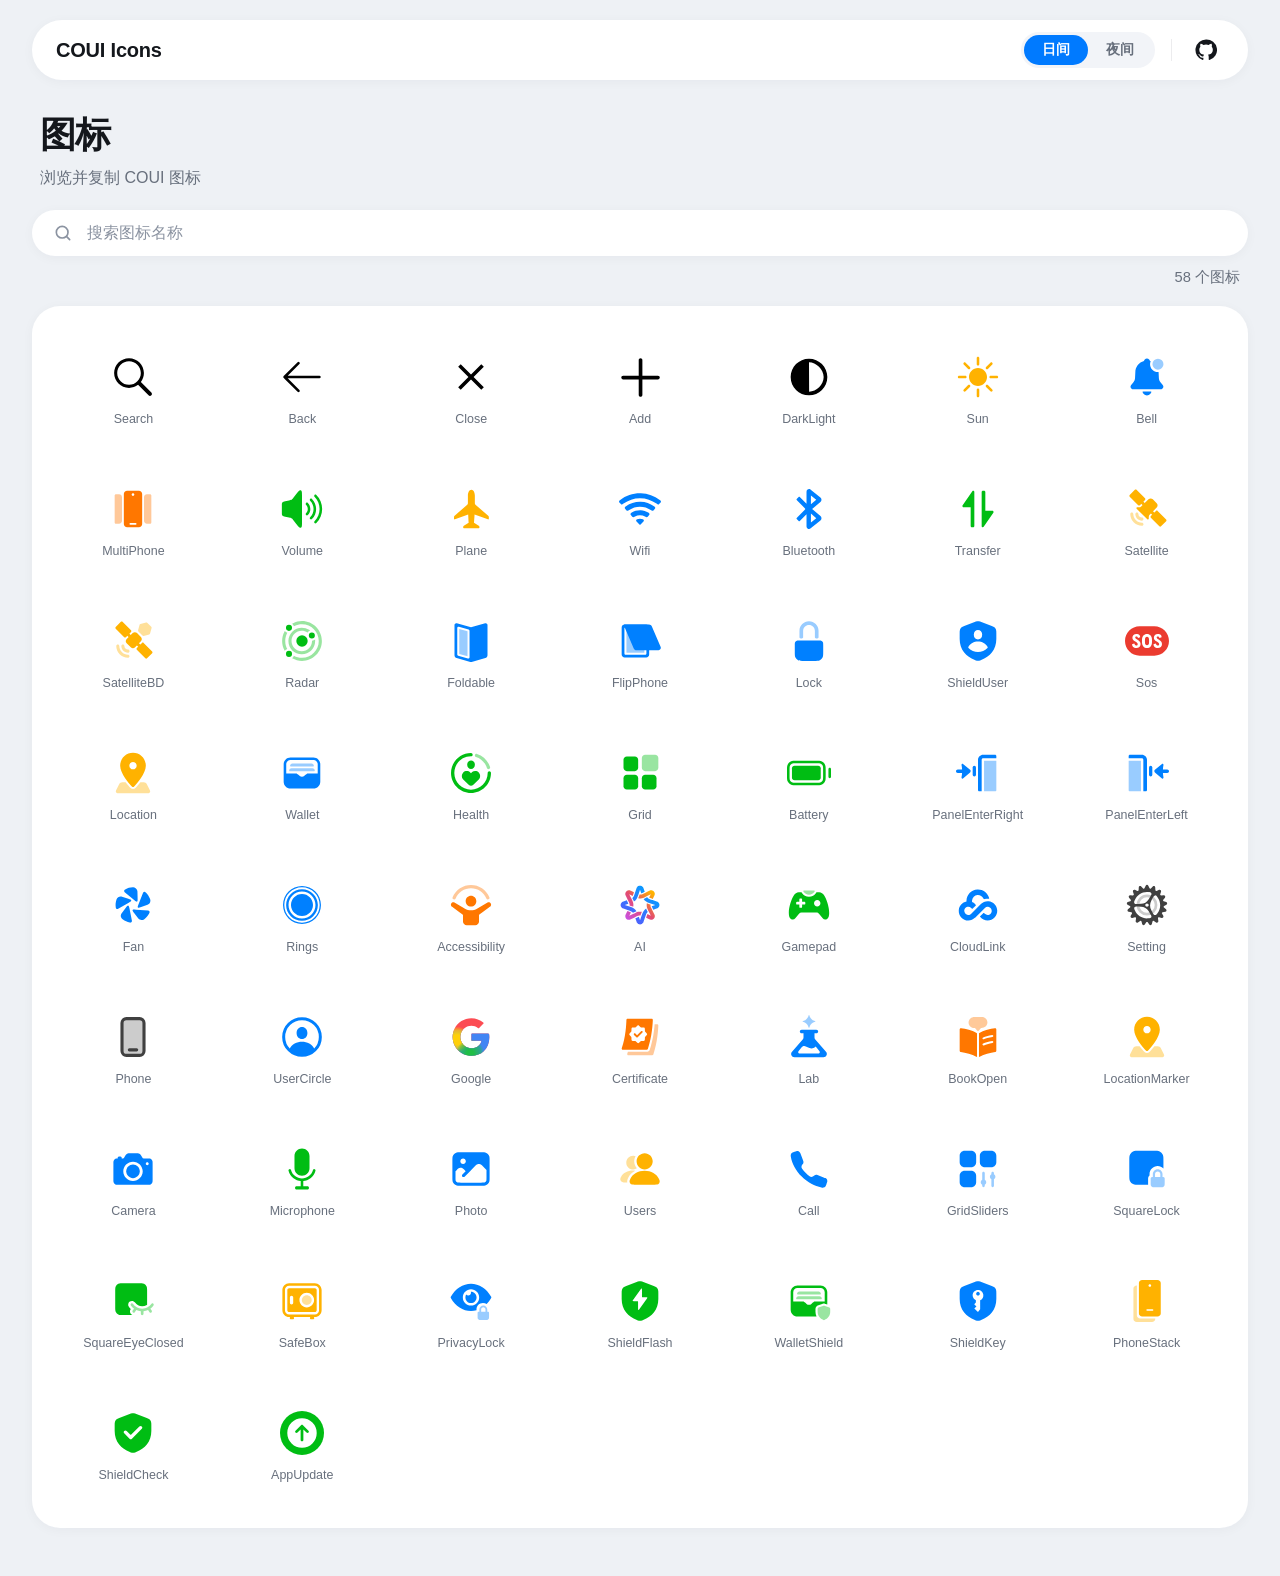
==== Pages/index.html @ 6d5d470b "feat: 新增 CouiIcons Filled/Outlined 分组与隐私图标，重构 Pages 变体切换及代码复制功能" ====
<!doctype html>
<html lang="zh-CN" data-theme="day">
<head>
  <meta charset="utf-8">
  <meta name="viewport" content="width=device-width, initial-scale=1">
  <title>COUI Icons — 图标浏览与复制</title>
  <link rel="stylesheet" href="./style.css?v=7">
</head>
<body>
  <div class="page-shell">
    <header class="top-nav" aria-label="顶部导航">
      <div class="brand">COUI Icons</div>
      <div class="top-actions">
        <div class="theme-segmented" role="group" aria-label="主题模式切换">
          <button
            type="button"
            id="theme-day-btn"
            class="theme-btn is-active"
            aria-pressed="true"
            data-theme-mode="day"
          >日间</button>
          <button
            type="button"
            id="theme-night-btn"
            class="theme-btn"
            aria-pressed="false"
            data-theme-mode="night"
          >夜间</button>
        </div>
        <span class="top-divider" aria-hidden="true"></span>
        <a
          class="github-link"
          href="https://github.com/ItosEO/COUI-Kit"
          target="_blank"
          rel="noopener noreferrer"
          aria-label="在 GitHub 查看 COUI-Kit 仓库"
          title="GitHub 仓库"
        >
          <svg viewBox="0 0 24 24" width="22" height="22" fill="currentColor" aria-hidden="true">
            <path d="M12 .5a11.5 11.5 0 0 0-3.64 22.41c.58.11.79-.25.79-.56v-2.02c-3.2.7-3.88-1.38-3.88-1.38-.52-1.33-1.28-1.68-1.28-1.68-1.05-.72.08-.71.08-.71 1.16.08 1.77 1.19 1.77 1.19 1.03 1.77 2.7 1.26 3.36.96.1-.75.4-1.26.73-1.55-2.55-.29-5.24-1.28-5.24-5.69 0-1.26.45-2.29 1.19-3.1-.12-.29-.52-1.46.11-3.05 0 0 .97-.31 3.18 1.18a11.05 11.05 0 0 1 5.79 0c2.2-1.49 3.17-1.18 3.17-1.18.63 1.59.23 2.76.11 3.05.74.81 1.19 1.84 1.19 3.1 0 4.42-2.69 5.39-5.25 5.68.41.36.78 1.06.78 2.14v3.17c0 .31.21.68.8.56A11.5 11.5 0 0 0 12 .5Z"/>
          </svg>
        </a>
      </div>
    </header>

    <section class="hero-header" aria-labelledby="page-title">
      <div>
        <h1 id="page-title" class="page-title">图标</h1>
        <p class="page-subtitle">浏览并复制 COUI 图标</p>
      </div>
    </section>

    <section class="search-section" aria-label="图标搜索">
      <div class="search-bar">
        <label for="search-input" class="sr-only">搜索图标名称</label>
        <svg class="search-icon" viewBox="0 0 24 24" width="20" height="20" fill="none" stroke="currentColor" stroke-width="2" aria-hidden="true">
          <circle cx="11" cy="11" r="7"></circle>
          <path d="m20 20-3.6-3.6" stroke-linecap="round"></path>
        </svg>
        <input
          id="search-input"
          class="search-input"
          type="search"
          placeholder="搜索图标名称"
          autocomplete="off"
          spellcheck="false"
        >
        <button
          type="button"
          id="search-clear-btn"
          class="search-clear-btn"
          hidden
          aria-label="清除搜索关键词"
        >清除</button>
      </div>
      <div class="toolbar-meta">
        <span id="icon-count" class="icon-count" aria-live="polite">0 个图标</span>
      </div>
    </section>

    <main class="workspace" aria-label="图标浏览与详情">
      <section class="grid-panel" aria-label="图标列表">
        <div id="icon-grid" class="icon-grid" role="group" aria-label="COUI 图标列表"></div>
        <div id="empty-state" class="empty-state" hidden role="status">
          <p id="empty-state-text">未找到匹配的图标</p>
        </div>
      </section>

      <aside id="detail-panel" class="detail-panel" role="dialog" aria-labelledby="detail-name" hidden>
        <button type="button" id="detail-close-btn" class="detail-close-btn" aria-label="关闭图标详情">
          <svg viewBox="0 0 24 24" width="20" height="20" fill="none" stroke="currentColor" stroke-width="1.8" stroke-linecap="round" aria-hidden="true">
            <path d="M6 6l12 12M18 6 6 18"/>
          </svg>
        </button>
        <div class="detail-content">
          <div class="detail-preview-box">
            <div id="detail-svg-container" class="detail-svg-container" aria-live="polite"></div>
            <h2 id="detail-name" class="detail-name">—</h2>
            <p id="detail-subtitle" class="detail-subtitle">COUI 图标</p>
            <div id="variant-switch" class="theme-segmented variant-switch" role="group" aria-label="图标样式切换" hidden>
              <button type="button" id="variant-filled-btn" class="theme-btn" aria-pressed="true">Filled</button>
              <button type="button" id="variant-outlined-btn" class="theme-btn" aria-pressed="false">Outlined</button>
            </div>
          </div>

          <section class="color-section" aria-labelledby="color-section-title">
            <div class="color-section-header">
              <h3 id="color-section-title" class="section-label">颜色配置</h3>
              <button
                type="button"
                id="reset-color-btn"
                class="reset-color-btn"
                aria-pressed="true"
              >默认原图</button>
            </div>

            <p id="color-mode-notice" class="color-mode-notice" role="status"></p>

            <div id="color-controls" class="color-controls">
              <div class="palette-group">
                <div class="palette-title" id="day-palette-label">COUI Colors · Day（日间预设）</div>
                <div id="palette-day" class="swatch-list" role="group" aria-labelledby="day-palette-label"></div>
              </div>

              <div class="palette-group">
                <div class="palette-title" id="night-palette-label">COUI Colors · Night（夜间预设）</div>
                <div id="palette-night" class="swatch-list" role="group" aria-labelledby="night-palette-label"></div>
              </div>

              <div class="custom-color-row">
                <label for="custom-color-input" class="custom-color-label">手动选择颜色</label>
                <div class="custom-color-picker-wrap">
                  <input
                    type="color"
                    id="custom-color-input"
                    class="custom-color-input"
                    value="#007aff"
                    aria-label="手动选择十六进制颜色"
                  >
                  <span id="custom-color-hex" class="custom-color-hex">#007AFF</span>
                </div>
              </div>
            </div>
          </section>

          <section class="code-section" aria-labelledby="code-section-title">
            <h3 id="code-section-title" class="section-label">复制图标</h3>
            <p class="copy-hint">复制当前主题和颜色的图标源码。ImageVector 的颜色为固定值；使用 Icon 时，设置 tint = Color.Unspecified 可保留颜色。</p>
            <button type="button" id="copy-svg-btn" class="copy-btn">复制 SVG</button>
            <button type="button" id="copy-vector-btn" class="copy-btn">复制 ImageVector</button>
            <p id="copy-feedback" class="copy-feedback" role="status" aria-live="polite" hidden></p>
          </section>
        </div>
      </aside>
    </main>
  </div>

  <script src="./data.js?v=7"></script>
  <script src="./app.js?v=5"></script>
</body>
</html>
---- Pages/style.css ----
:root {
  --bg-page: #eef1f5;
  --bg-card: #ffffff;
  --bg-subtle: #f2f4f8;
  --bg-selected: #e2effe;
  --bg-hover: #f5f7fa;
  --text-primary: #14171c;
  --text-secondary: #68707d;
  --text-muted: #8b93a1;
  --accent: #007aff;
  --accent-hover: #0068db;
  --accent-text: #ffffff;
  --border-subtle: rgba(15, 23, 42, 0.08);
  --shadow-card: 0 2px 12px rgba(15, 23, 42, 0.04);
  --shadow-sheet: 0 18px 55px rgba(15, 23, 42, 0.18);
  --focus-ring: 0 0 0 3px rgba(0, 122, 255, 0.35);
  --radius-pill: 999px;
  --radius-card: 28px;
  --radius-item: 18px;
}

html[data-theme="night"] {
  --bg-page: #0f1115;
  --bg-card: #1a1d24;
  --bg-subtle: #252933;
  --bg-selected: rgba(10, 132, 255, 0.22);
  --bg-hover: #222630;
  --text-primary: #f2f4f8;
  --text-secondary: #9ba3b0;
  --text-muted: #727a88;
  --accent: #0a84ff;
  --accent-hover: #2492ff;
  --accent-text: #ffffff;
  --border-subtle: rgba(255, 255, 255, 0.09);
  --shadow-card: 0 4px 18px rgba(0, 0, 0, 0.28);
  --shadow-sheet: 0 18px 55px rgba(0, 0, 0, 0.48);
  --focus-ring: 0 0 0 3px rgba(10, 132, 255, 0.45);
}

*,
*::before,
*::after {
  box-sizing: border-box;
}

body {
  margin: 0;
  font-family: -apple-system, BlinkMacSystemFont, "SF Pro Text", "PingFang SC", "Hiragino Sans GB", "Microsoft YaHei", sans-serif;
  background-color: var(--bg-page);
  color: var(--text-primary);
  line-height: 1.5;
  -webkit-font-smoothing: antialiased;
  transition: background-color 0.2s ease, color 0.2s ease;
}

.sr-only {
  position: absolute;
  width: 1px;
  height: 1px;
  padding: 0;
  margin: -1px;
  overflow: hidden;
  clip: rect(0, 0, 0, 0);
  white-space: nowrap;
  border: 0;
}

.page-shell {
  width: 100%;
  padding: 20px clamp(20px, 2.5vw, 48px) 48px;
}

/* 顶部导航栏 */
.top-nav {
  display: flex;
  align-items: center;
  justify-content: space-between;
  background-color: var(--bg-card);
  border-radius: var(--radius-pill);
  padding: 12px 24px;
  box-shadow: var(--shadow-card);
  margin-bottom: 28px;
}

.brand {
  font-size: 1.25rem;
  font-weight: 700;
  letter-spacing: -0.01em;
}

.top-actions {
  display: flex;
  align-items: center;
  gap: 16px;
}

.theme-segmented {
  display: inline-flex;
  align-items: center;
  background-color: var(--bg-subtle);
  padding: 3px;
  border-radius: var(--radius-pill);
}

.theme-btn {
  appearance: none;
  border: 0;
  background: transparent;
  color: var(--text-secondary);
  font-size: 0.875rem;
  font-weight: 600;
  padding: 6px 18px;
  border-radius: var(--radius-pill);
  cursor: pointer;
  transition: background-color 0.16s ease, color 0.16s ease;
}

.theme-btn:hover {
  color: var(--text-primary);
}

.theme-btn.is-active {
  background-color: var(--accent);
  color: var(--accent-text);
}

.theme-btn:focus-visible,
.github-link:focus-visible,
.search-clear-btn:focus-visible,
.icon-card:focus-visible,
.detail-close-btn:focus-visible,
.reset-color-btn:focus-visible,
.swatch-btn:focus-visible,
.custom-color-input:focus-visible,
.copy-btn:focus-visible {
  outline: none;
  box-shadow: var(--focus-ring);
}

.top-divider {
  width: 1px;
  height: 22px;
  background-color: var(--border-subtle);
}

.github-link {
  display: inline-flex;
  align-items: center;
  justify-content: center;
  width: 36px;
  height: 36px;
  border-radius: 50%;
  color: var(--text-primary);
  text-decoration: none;
  transition: background-color 0.16s ease;
}

.github-link:hover {
  background-color: var(--bg-subtle);
}

/* 标题区 */
.hero-header {
  margin: 0 8px 20px;
}

.page-title {
  margin: 0;
  font-size: 2.25rem;
  font-weight: 800;
  letter-spacing: -0.02em;
}

.page-subtitle {
  margin: 4px 0 0;
  font-size: 1rem;
  color: var(--text-secondary);
}

/* 搜索栏与计数 */
.search-section {
  margin-bottom: 18px;
}

.search-bar {
  display: flex;
  align-items: center;
  background-color: var(--bg-card);
  border-radius: var(--radius-pill);
  padding: 12px 20px;
  box-shadow: var(--shadow-card);
  border: 1px solid transparent;
  transition: border-color 0.16s ease, box-shadow 0.16s ease;
}

.search-bar:focus-within {
  border-color: var(--accent);
  box-shadow: var(--focus-ring);
}

.search-icon {
  color: var(--text-muted);
  flex-shrink: 0;
  margin-right: 12px;
}

.search-input {
  width: 100%;
  border: 0;
  background: transparent;
  color: var(--text-primary);
  font-size: 1rem;
  outline: none;
}

.search-input::placeholder {
  color: var(--text-muted);
}

.search-clear-btn {
  appearance: none;
  border: 0;
  background-color: var(--bg-subtle);
  color: var(--text-secondary);
  font-size: 0.78rem;
  font-weight: 600;
  padding: 4px 10px;
  border-radius: var(--radius-pill);
  cursor: pointer;
  flex-shrink: 0;
  margin-left: 8px;
}

.search-clear-btn:hover {
  color: var(--text-primary);
}

.toolbar-meta {
  display: flex;
  align-items: center;
  justify-content: flex-end;
  padding: 10px 8px 0;
}

.icon-count {
  font-size: 0.92rem;
  color: var(--text-secondary);
  font-weight: 500;
}

.grid-panel {
  background-color: var(--bg-card);
  border-radius: var(--radius-card);
  padding: 24px;
  box-shadow: var(--shadow-card);
  min-height: 520px;
}

.icon-grid {
  display: grid;
  grid-template-columns: repeat(auto-fill, minmax(136px, 1fr));
  gap: 14px;
}

.icon-card {
  appearance: none;
  border: 1px solid transparent;
  background-color: transparent;
  border-radius: var(--radius-item);
  padding: 18px 8px 14px;
  display: flex;
  flex-direction: column;
  align-items: center;
  justify-content: center;
  gap: 12px;
  cursor: pointer;
  color: var(--text-primary);
  transition: background-color 0.15s ease, transform 0.12s ease;
  text-align: center;
  min-height: 118px;
  min-width: 0;
}

.icon-card:hover {
  background-color: var(--bg-hover);
}

.icon-card.is-selected {
  background-color: var(--bg-selected);
}

.icon-card-svg {
  width: 44px;
  height: 44px;
  display: flex;
  align-items: center;
  justify-content: center;
}

.icon-card-svg svg {
  width: 100%;
  height: 100%;
  display: block;
}

.icon-card-name {
  display: block;
  max-width: 100%;
  font-size: 0.78rem;
  font-weight: 500;
  color: var(--text-secondary);
  line-height: 1.35;
  overflow-wrap: normal;
  word-break: normal;
}

.icon-card.is-selected .icon-card-name {
  color: var(--text-primary);
  font-weight: 600;
}

.empty-state {
  padding: 72px 20px;
  text-align: center;
  color: var(--text-secondary);
}

/* 右侧详情面板 */
.detail-panel {
  position: fixed;
  z-index: 10;
  top: 92px;
  right: clamp(20px, 2.5vw, 48px);
  width: min(420px, calc(100% - 40px));
  max-height: calc(100vh - 112px);
  max-height: calc(100dvh - 112px);
  overflow: hidden;
  background-color: var(--bg-card);
  border: 1px solid var(--border-subtle);
  border-radius: var(--radius-card);
  box-shadow: var(--shadow-sheet);
  animation: detail-enter 0.2s ease-out;
}

.detail-panel[hidden] {
  display: none;
}

.detail-content {
  max-height: inherit;
  overflow-y: auto;
  scrollbar-width: none;
  overscroll-behavior: contain;
  padding: 28px 24px;
  display: flex;
  flex-direction: column;
  gap: 22px;
}

.detail-content::-webkit-scrollbar {
  display: none;
}

.detail-close-btn {
  position: absolute;
  z-index: 1;
  top: 16px;
  right: 16px;
  display: inline-flex;
  align-items: center;
  justify-content: center;
  width: 40px;
  height: 40px;
  padding: 0;
  border: 0;
  border-radius: 50%;
  background-color: var(--bg-subtle);
  color: var(--text-secondary);
  cursor: pointer;
}

.detail-close-btn:hover {
  color: var(--text-primary);
}

@keyframes detail-enter {
  from { opacity: 0; transform: translateX(20px); }
  to { opacity: 1; transform: translateX(0); }
}

@media (prefers-reduced-motion: reduce) {
  .detail-panel { animation: none; }
}

.detail-preview-box {
  display: flex;
  flex-direction: column;
  align-items: center;
  text-align: center;
  padding-top: 8px;
}

.detail-svg-container {
  width: 84px;
  height: 84px;
  display: flex;
  align-items: center;
  justify-content: center;
  margin-bottom: 16px;
}

.detail-svg-container svg {
  width: 100%;
  height: 100%;
  display: block;
}

.detail-name {
  margin: 0;
  max-width: 100%;
  font-size: 1.35rem;
  font-weight: 700;
  line-height: 1.25;
  overflow-wrap: normal;
  word-break: normal;
}

.detail-subtitle {
  margin: 4px 0 0;
  font-size: 0.92rem;
  color: var(--text-secondary);
}

.variant-switch {
  margin-top: 12px;
}

.variant-switch[hidden] {
  display: none;
}

/* 颜色选择区 */
.color-section {
  border-top: 1px solid var(--border-subtle);
  padding-top: 18px;
  display: flex;
  flex-direction: column;
  gap: 12px;
}

.color-section-header {
  display: flex;
  align-items: center;
  justify-content: space-between;
  gap: 8px;
}

.section-label {
  margin: 0;
  font-size: 0.88rem;
  font-weight: 700;
  color: var(--text-secondary);
}

.reset-color-btn {
  appearance: none;
  border: 1px solid var(--border-subtle);
  background-color: var(--bg-subtle);
  color: var(--text-secondary);
  font-size: 0.78rem;
  font-weight: 600;
  padding: 4px 11px;
  border-radius: var(--radius-pill);
  cursor: pointer;
  transition: background-color 0.15s ease, color 0.15s ease, border-color 0.15s ease;
}

.reset-color-btn.is-active {
  background-color: var(--accent);
  color: var(--accent-text);
  border-color: var(--accent);
}

.color-mode-notice {
  margin: 0;
  font-size: 0.82rem;
  color: var(--text-secondary);
  background-color: var(--bg-subtle);
  padding: 8px 12px;
  border-radius: 10px;
  line-height: 1.45;
}

.color-controls {
  display: flex;
  flex-direction: column;
  gap: 12px;
}

.color-controls.is-disabled {
  opacity: 0.45;
}

.palette-group {
  display: flex;
  flex-direction: column;
  gap: 6px;
}

.palette-title {
  font-size: 0.78rem;
  font-weight: 600;
  color: var(--text-muted);
}

.swatch-list {
  display: flex;
  flex-wrap: wrap;
  gap: 8px;
}

.swatch-btn {
  appearance: none;
  width: 28px;
  height: 28px;
  border-radius: 50%;
  border: 2px solid rgba(15, 23, 42, 0.12);
  padding: 0;
  cursor: pointer;
  position: relative;
  transition: transform 0.12s ease, border-color 0.12s ease;
}

html[data-theme="night"] .swatch-btn {
  border-color: rgba(255, 255, 255, 0.22);
}

.swatch-btn:hover:not(:disabled) {
  transform: scale(1.08);
}

.swatch-btn:disabled {
  cursor: not-allowed;
}

.swatch-btn.is-selected {
  border-color: var(--text-primary);
  box-shadow: 0 0 0 2px var(--bg-card), 0 0 0 4px var(--accent);
}

.custom-color-row {
  display: flex;
  align-items: center;
  justify-content: space-between;
  gap: 10px;
  padding-top: 2px;
}

.custom-color-label {
  font-size: 0.82rem;
  font-weight: 600;
  color: var(--text-secondary);
}

.custom-color-picker-wrap {
  display: inline-flex;
  align-items: center;
  gap: 8px;
  background-color: var(--bg-subtle);
  padding: 4px 10px 4px 6px;
  border-radius: var(--radius-pill);
}

.custom-color-picker-wrap.is-selected {
  box-shadow: 0 0 0 2px var(--accent);
}

.custom-color-input {
  appearance: none;
  -webkit-appearance: none;
  width: 24px;
  height: 24px;
  border: 0;
  padding: 0;
  background: transparent;
  cursor: pointer;
  border-radius: 50%;
  overflow: hidden;
}

.custom-color-input:disabled {
  cursor: not-allowed;
}

.custom-color-input::-webkit-color-swatch-wrapper {
  padding: 0;
}

.custom-color-input::-webkit-color-swatch {
  border: 1px solid var(--border-subtle);
  border-radius: 50%;
}

.custom-color-hex {
  font-family: ui-monospace, SFMono-Regular, Menlo, Monaco, Consolas, monospace;
  font-size: 0.78rem;
  color: var(--text-primary);
}

/* 代码与复制区 */
.code-section {
  border-top: 1px solid var(--border-subtle);
  padding-top: 18px;
  display: flex;
  flex-direction: column;
  gap: 12px;
}

.copy-hint {
  margin: 0;
  font-size: 0.82rem;
  color: var(--text-secondary);
}

.copy-btn {
  appearance: none;
  border: 0;
  width: 100%;
  background-color: var(--accent);
  color: var(--accent-text);
  font-size: 0.96rem;
  font-weight: 600;
  padding: 13px 20px;
  border-radius: var(--radius-pill);
  cursor: pointer;
  transition: background-color 0.16s ease, transform 0.1s ease;
}

.copy-btn:hover {
  background-color: var(--accent-hover);
}

.copy-btn:active {
  transform: scale(0.99);
}

.copy-feedback {
  margin: 0;
  font-size: 0.82rem;
  text-align: center;
  padding: 6px 10px;
  border-radius: 8px;
}

.copy-feedback.is-success {
  background-color: rgba(46, 194, 126, 0.15);
  color: #1c8854;
}

html[data-theme="night"] .copy-feedback.is-success {
  color: #53e09b;
}

.copy-feedback.is-error {
  background-color: rgba(235, 77, 61, 0.16);
  color: #c93326;
}

html[data-theme="night"] .copy-feedback.is-error {
  color: #ff7b6e;
}

/* 响应式与手机布局 */
@media (max-width: 600px) {
  .page-shell {
    padding: 14px 14px 36px;
  }

  .top-nav {
    padding: 10px 14px;
    margin-bottom: 20px;
  }

  .brand {
    font-size: 1.08rem;
  }

  .theme-btn {
    padding: 5px 12px;
    font-size: 0.8rem;
  }

  .top-actions {
    gap: 10px;
  }

  .page-title {
    font-size: 1.75rem;
  }

  .grid-panel {
    padding: 16px;
    border-radius: 22px;
  }

  .icon-grid {
    grid-template-columns: repeat(auto-fill, minmax(96px, 1fr));
    gap: 10px;
  }

  .icon-card {
    padding: 14px 8px 12px;
    min-height: 102px;
  }

  .detail-panel {
    top: 78px;
    right: 12px;
    width: min(420px, calc(100% - 24px));
    max-height: calc(100vh - 90px);
    max-height: calc(100dvh - 90px);
    border-radius: 22px;
  }

  .detail-content {
    padding: 20px 18px;
  }
}
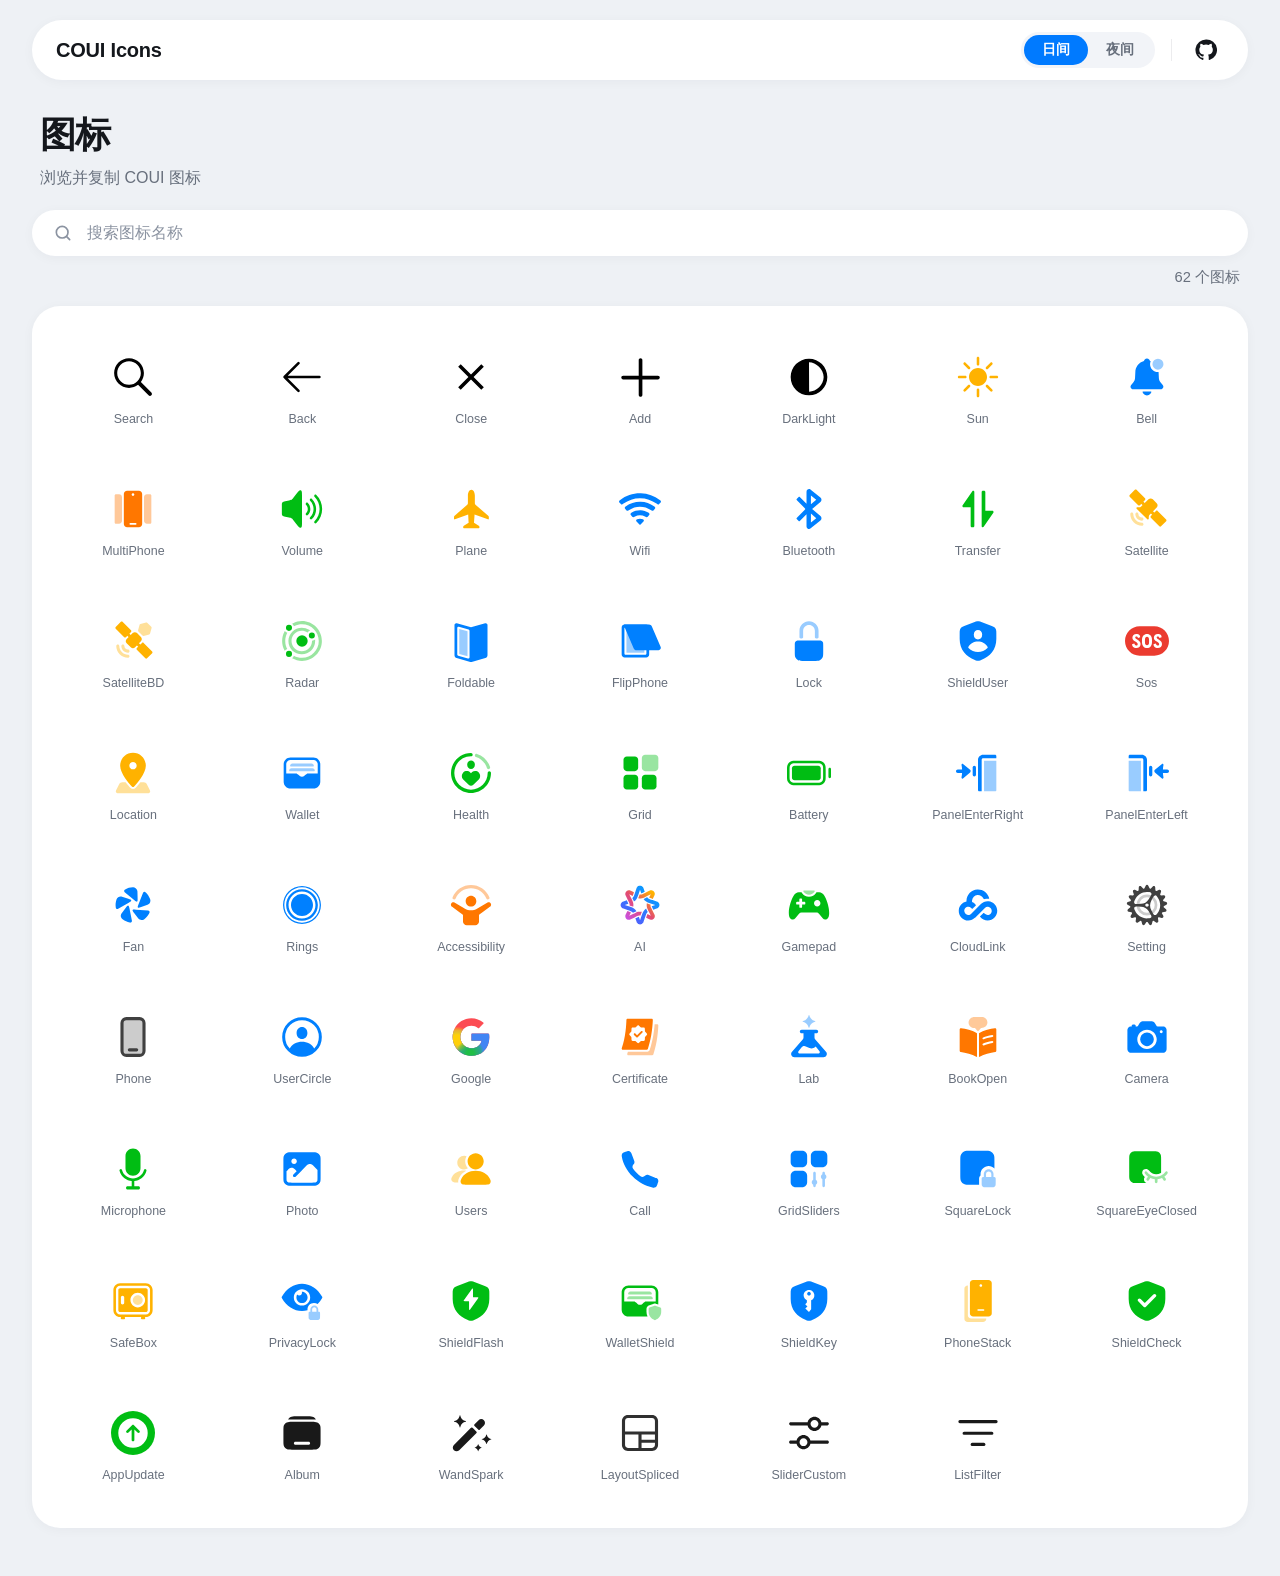
==== commit f2871716: "refactor: 重构图标调用逻辑" ====
--- a/Pages/index.html
+++ b/Pages/index.html
@@ -155,7 +155,7 @@
     </main>
   </div>
 
-  <script src="./data.js?v=7"></script>
+  <script src="./data.js?v=11"></script>
   <script src="./app.js?v=5"></script>
 </body>
 </html>
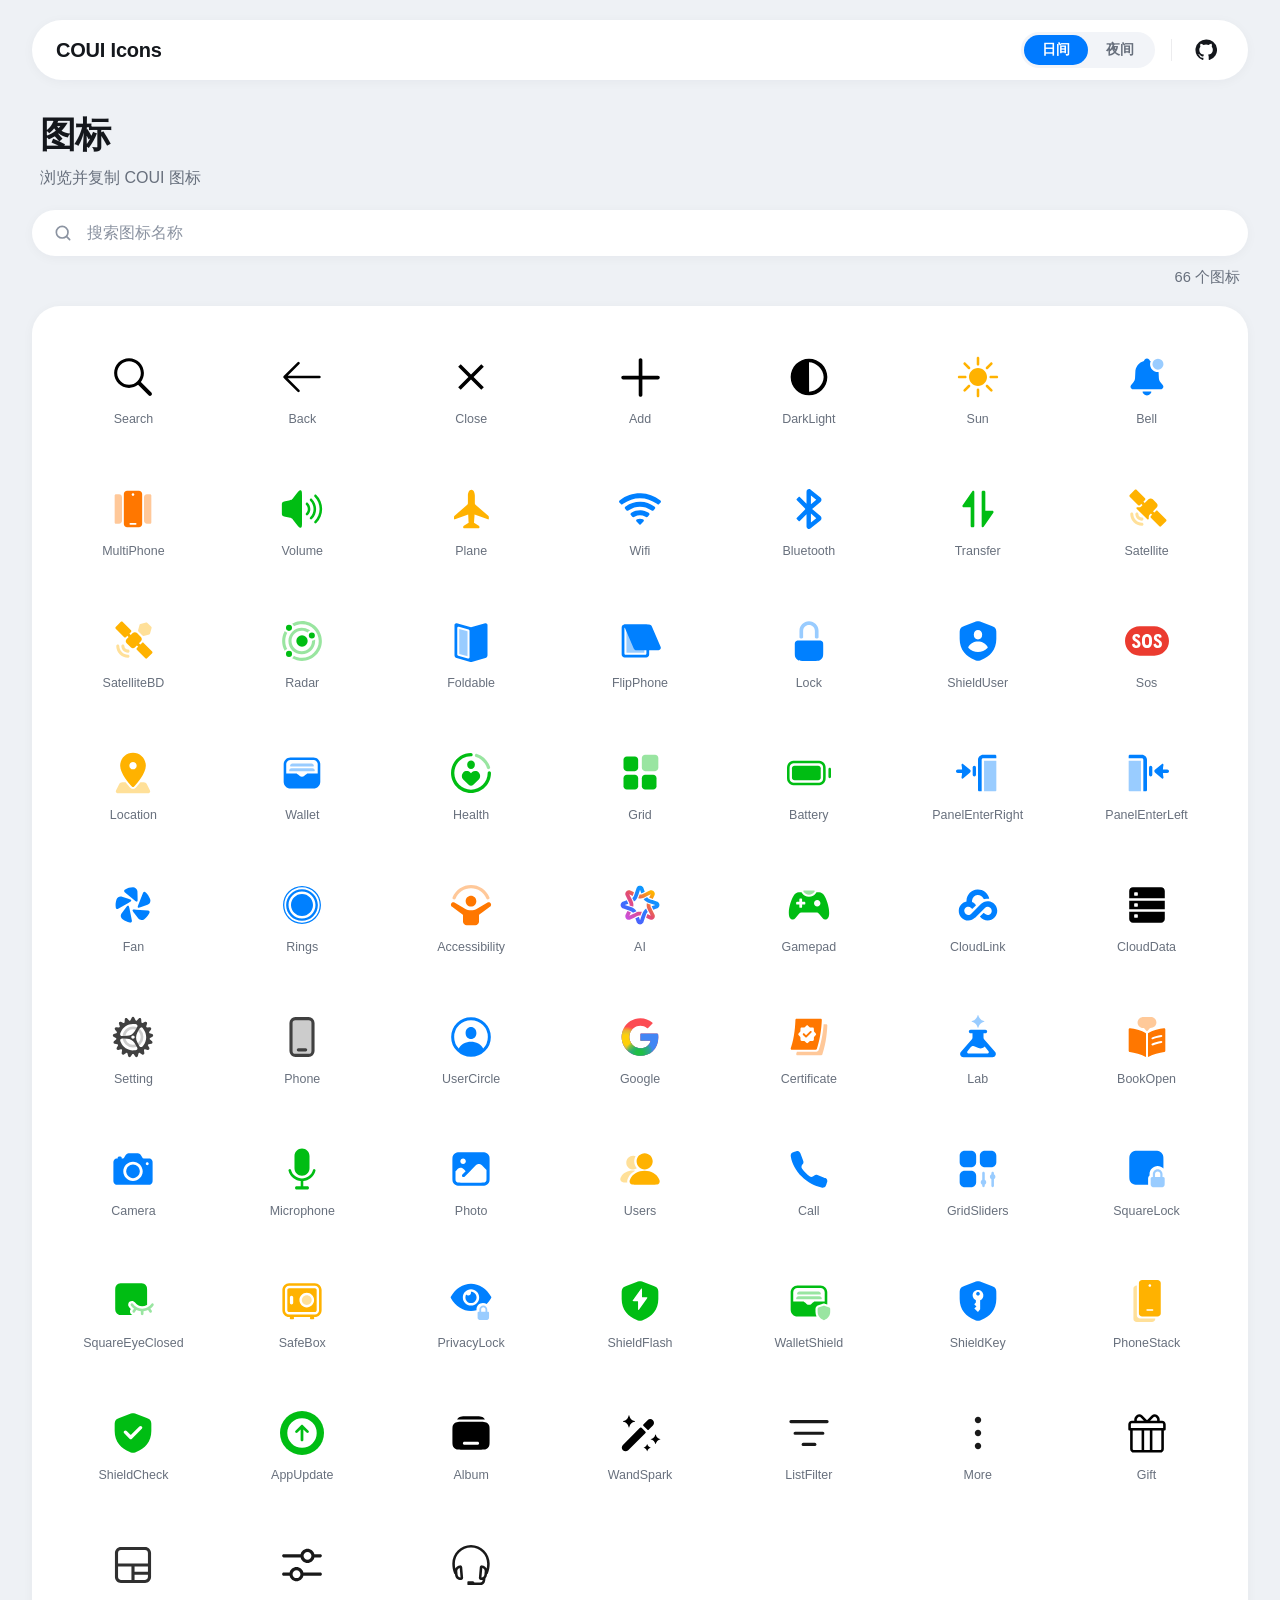
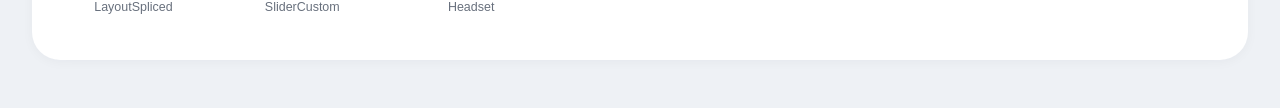
==== commit 70f775c2: "feat: 同步图标预览页与颜色预设 更新图标数据和样式变体。 添加灰色与深灰色预设。 将搜索图标置于列表首位并更新资源缓存版本。" ====
--- a/Pages/index.html
+++ b/Pages/index.html
@@ -155,7 +155,7 @@
     </main>
   </div>
 
-  <script src="./data.js?v=11"></script>
-  <script src="./app.js?v=5"></script>
+  <script src="./data.js?v=15"></script>
+  <script src="./app.js?v=6"></script>
 </body>
 </html>
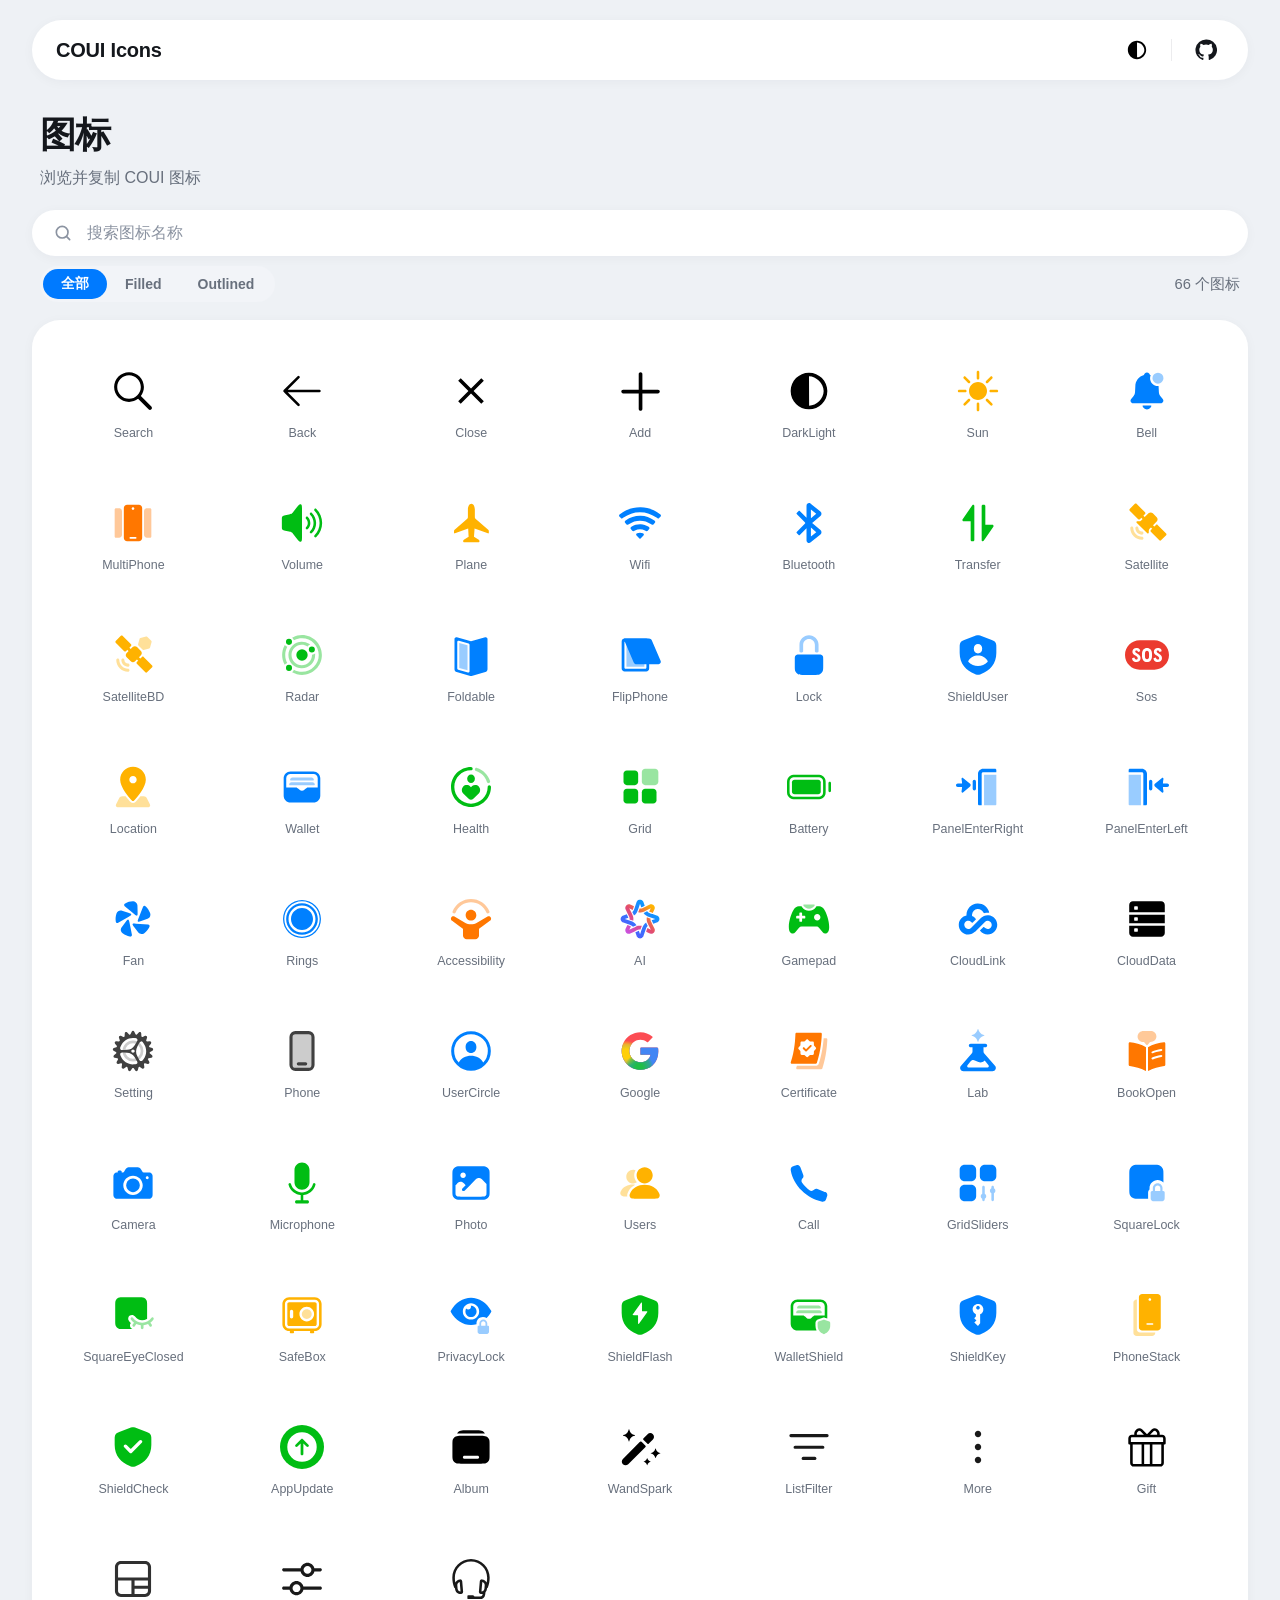
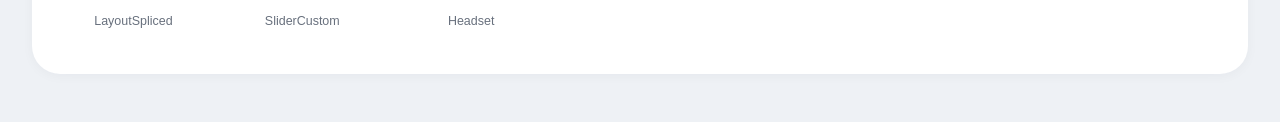
==== commit 2fd71e4a: "feat: 新增网页图标样式筛选与主题切换按钮，并更新 Demo 特效图标" ====
--- a/Pages/index.html
+++ b/Pages/index.html
@@ -4,29 +4,15 @@
   <meta charset="utf-8">
   <meta name="viewport" content="width=device-width, initial-scale=1">
   <title>COUI Icons — 图标浏览与复制</title>
-  <link rel="stylesheet" href="./style.css?v=7">
+  <link rel="stylesheet" href="./style.css?v=8">
 </head>
 <body>
   <div class="page-shell">
     <header class="top-nav" aria-label="顶部导航">
       <div class="brand">COUI Icons</div>
       <div class="top-actions">
-        <div class="theme-segmented" role="group" aria-label="主题模式切换">
-          <button
-            type="button"
-            id="theme-day-btn"
-            class="theme-btn is-active"
-            aria-pressed="true"
-            data-theme-mode="day"
-          >日间</button>
-          <button
-            type="button"
-            id="theme-night-btn"
-            class="theme-btn"
-            aria-pressed="false"
-            data-theme-mode="night"
-          >夜间</button>
-        </div>
+        <button type="button" id="theme-toggle-btn" class="theme-toggle-btn"
+          aria-label="切换到夜间模式" aria-pressed="false" title="切换到夜间模式"></button>
         <span class="top-divider" aria-hidden="true"></span>
         <a
           class="github-link"
@@ -74,6 +60,11 @@
         >清除</button>
       </div>
       <div class="toolbar-meta">
+        <div id="style-filter" class="theme-segmented" role="group" aria-label="筛选图标样式">
+          <button type="button" class="theme-btn is-active" data-style-filter="all" aria-pressed="true">全部</button>
+          <button type="button" class="theme-btn" data-style-filter="Filled" aria-pressed="false">Filled</button>
+          <button type="button" class="theme-btn" data-style-filter="Outlined" aria-pressed="false">Outlined</button>
+        </div>
         <span id="icon-count" class="icon-count" aria-live="polite">0 个图标</span>
       </div>
     </section>
@@ -156,6 +147,6 @@
   </div>
 
   <script src="./data.js?v=15"></script>
-  <script src="./app.js?v=6"></script>
+  <script src="./app.js?v=7"></script>
 </body>
 </html>
--- a/Pages/style.css
+++ b/Pages/style.css
@@ -125,6 +125,7 @@
 }
 
 .theme-btn:focus-visible,
+.theme-toggle-btn:focus-visible,
 .github-link:focus-visible,
 .search-clear-btn:focus-visible,
 .icon-card:focus-visible,
@@ -143,6 +144,7 @@
   background-color: var(--border-subtle);
 }
 
+.theme-toggle-btn,
 .github-link {
   display: inline-flex;
   align-items: center;
@@ -155,6 +157,19 @@
   transition: background-color 0.16s ease;
 }
 
+.theme-toggle-btn {
+  padding: 0;
+  border: 0;
+  background: transparent;
+  cursor: pointer;
+}
+
+.theme-toggle-btn svg {
+  width: 22px;
+  height: 22px;
+}
+
+.theme-toggle-btn:hover,
 .github-link:hover {
   background-color: var(--bg-subtle);
 }
@@ -238,11 +253,14 @@
 .toolbar-meta {
   display: flex;
   align-items: center;
-  justify-content: flex-end;
+  justify-content: space-between;
+  flex-wrap: wrap;
+  gap: 10px;
   padding: 10px 8px 0;
 }
 
 .icon-count {
+  margin-left: auto;
   font-size: 0.92rem;
   color: var(--text-secondary);
   font-weight: 500;
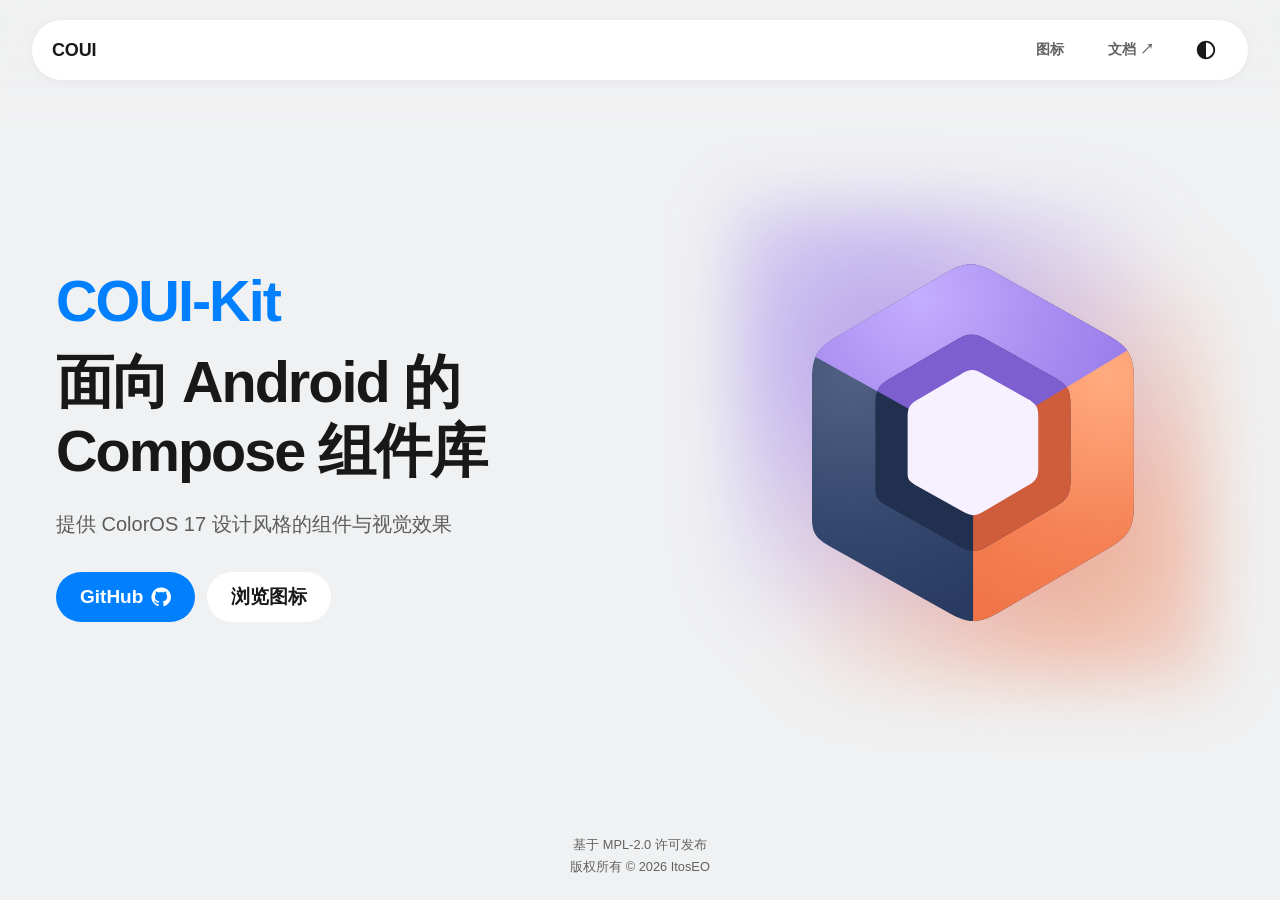
==== commit 8706245d: "feat: 新增项目首页并重构静态站点结构，支持跨页面主题持久化与滚动隐藏导航 新增项目首页与 COUI Logo，将图标浏览与复制工具拆分至 `icons/` 目录。 新增 `theme.js` 实" ====
--- a/Pages/index.html
+++ b/Pages/index.html
@@ -3,150 +3,54 @@
 <head>
   <meta charset="utf-8">
   <meta name="viewport" content="width=device-width, initial-scale=1">
-  <title>COUI Icons — 图标浏览与复制</title>
-  <link rel="stylesheet" href="./style.css?v=8">
+  <meta name="description" content="COUI-Kit，面向 Jetpack Compose 的组件与视觉效果库。">
+  <title>COUI-Kit — Compose 组件与视觉效果</title>
+  <link rel="icon" href="data:,">
+  <script src="./theme.js?v=1"></script>
+  <link rel="stylesheet" href="./style.css?v=16">
 </head>
 <body>
-  <div class="page-shell">
+  <div class="top-blur" aria-hidden="true">
+    <span></span><span></span><span></span><span></span><span></span><span></span>
+  </div>
+  <div class="page-shell home-shell">
     <header class="top-nav" aria-label="顶部导航">
-      <div class="brand">COUI Icons</div>
-      <div class="top-actions">
+      <a class="brand" href="./index.html" aria-label="COUI 首页" aria-current="page">COUI</a>
+      <nav class="top-actions" aria-label="主导航">
+        <a class="nav-link" href="./icons/index.html">图标</a>
+        <a class="nav-link" href="https://github.com/ItosEO/COUI-Kit#文档" target="_blank" rel="noopener noreferrer">文档 <span aria-hidden="true">↗</span><span class="sr-only">（在新标签页打开）</span></a>
         <button type="button" id="theme-toggle-btn" class="theme-toggle-btn"
-          aria-label="切换到夜间模式" aria-pressed="false" title="切换到夜间模式"></button>
-        <span class="top-divider" aria-hidden="true"></span>
-        <a
-          class="github-link"
-          href="https://github.com/ItosEO/COUI-Kit"
-          target="_blank"
-          rel="noopener noreferrer"
-          aria-label="在 GitHub 查看 COUI-Kit 仓库"
-          title="GitHub 仓库"
-        >
-          <svg viewBox="0 0 24 24" width="22" height="22" fill="currentColor" aria-hidden="true">
-            <path d="M12 .5a11.5 11.5 0 0 0-3.64 22.41c.58.11.79-.25.79-.56v-2.02c-3.2.7-3.88-1.38-3.88-1.38-.52-1.33-1.28-1.68-1.28-1.68-1.05-.72.08-.71.08-.71 1.16.08 1.77 1.19 1.77 1.19 1.03 1.77 2.7 1.26 3.36.96.1-.75.4-1.26.73-1.55-2.55-.29-5.24-1.28-5.24-5.69 0-1.26.45-2.29 1.19-3.1-.12-.29-.52-1.46.11-3.05 0 0 .97-.31 3.18 1.18a11.05 11.05 0 0 1 5.79 0c2.2-1.49 3.17-1.18 3.17-1.18.63 1.59.23 2.76.11 3.05.74.81 1.19 1.84 1.19 3.1 0 4.42-2.69 5.39-5.25 5.68.41.36.78 1.06.78 2.14v3.17c0 .31.21.68.8.56A11.5 11.5 0 0 0 12 .5Z"/>
-          </svg>
-        </a>
-      </div>
+          aria-label="切换到夜间模式" aria-pressed="false" title="切换到夜间模式" hidden></button>
+      </nav>
     </header>
 
-    <section class="hero-header" aria-labelledby="page-title">
-      <div>
-        <h1 id="page-title" class="page-title">图标</h1>
-        <p class="page-subtitle">浏览并复制 COUI 图标</p>
+    <main class="home-main">
+      <div class="home-copy">
+        <h1 class="home-title">
+          <span class="home-name">COUI-Kit</span>
+          <span class="home-tagline">面向 Android 的<br>Compose 组件库</span>
+        </h1>
+        <p class="home-description">提供 ColorOS 17 设计风格的组件与视觉效果</p>
+        <div class="home-actions">
+          <a class="home-button home-button-primary" href="https://github.com/ItosEO/COUI-Kit" target="_blank" rel="noopener noreferrer">
+            GitHub
+            <svg viewBox="0 0 24 24" width="20" height="20" fill="currentColor" aria-hidden="true" focusable="false">
+              <path d="M12 .5a11.5 11.5 0 0 0-3.64 22.41c.58.11.79-.25.79-.56v-2.02c-3.2.7-3.88-1.38-3.88-1.38-.52-1.33-1.28-1.68-1.28-1.68-1.05-.72.08-.71.08-.71 1.16.08 1.77 1.19 1.77 1.19 1.03 1.77 2.7 1.26 3.36.96.1-.75.4-1.26.73-1.55-2.55-.29-5.24-1.28-5.24-5.69 0-1.26.45-2.29 1.19-3.1-.12-.29-.52-1.46.11-3.05 0 0 .97-.31 3.18 1.18a11.05 11.05 0 0 1 5.79 0c2.2-1.49 3.17-1.18 3.17-1.18.63 1.59.23 2.76.11 3.05.74.81 1.19 1.84 1.19 3.1 0 4.42-2.69 5.39-5.25 5.68.41.36.78 1.06.78 2.14v3.17c0 .31.21.68.8.56A11.5 11.5 0 0 0 12 .5Z"/>
+            </svg>
+            <span class="sr-only">（在新标签页打开）</span>
+          </a>
+          <a class="home-button" href="./icons/index.html">浏览图标</a>
+        </div>
       </div>
-    </section>
+      <div class="home-art" aria-hidden="true">
+        <img class="home-logo" src="./coui-logo.svg?v=3" alt="" width="360" height="360">
+      </div>
+    </main>
 
-    <section class="search-section" aria-label="图标搜索">
-      <div class="search-bar">
-        <label for="search-input" class="sr-only">搜索图标名称</label>
-        <svg class="search-icon" viewBox="0 0 24 24" width="20" height="20" fill="none" stroke="currentColor" stroke-width="2" aria-hidden="true">
-          <circle cx="11" cy="11" r="7"></circle>
-          <path d="m20 20-3.6-3.6" stroke-linecap="round"></path>
-        </svg>
-        <input
-          id="search-input"
-          class="search-input"
-          type="search"
-          placeholder="搜索图标名称"
-          autocomplete="off"
-          spellcheck="false"
-        >
-        <button
-          type="button"
-          id="search-clear-btn"
-          class="search-clear-btn"
-          hidden
-          aria-label="清除搜索关键词"
-        >清除</button>
-      </div>
-      <div class="toolbar-meta">
-        <div id="style-filter" class="theme-segmented" role="group" aria-label="筛选图标样式">
-          <button type="button" class="theme-btn is-active" data-style-filter="all" aria-pressed="true">全部</button>
-          <button type="button" class="theme-btn" data-style-filter="Filled" aria-pressed="false">Filled</button>
-          <button type="button" class="theme-btn" data-style-filter="Outlined" aria-pressed="false">Outlined</button>
-        </div>
-        <span id="icon-count" class="icon-count" aria-live="polite">0 个图标</span>
-      </div>
-    </section>
-
-    <main class="workspace" aria-label="图标浏览与详情">
-      <section class="grid-panel" aria-label="图标列表">
-        <div id="icon-grid" class="icon-grid" role="group" aria-label="COUI 图标列表"></div>
-        <div id="empty-state" class="empty-state" hidden role="status">
-          <p id="empty-state-text">未找到匹配的图标</p>
-        </div>
-      </section>
-
-      <aside id="detail-panel" class="detail-panel" role="dialog" aria-labelledby="detail-name" hidden>
-        <button type="button" id="detail-close-btn" class="detail-close-btn" aria-label="关闭图标详情">
-          <svg viewBox="0 0 24 24" width="20" height="20" fill="none" stroke="currentColor" stroke-width="1.8" stroke-linecap="round" aria-hidden="true">
-            <path d="M6 6l12 12M18 6 6 18"/>
-          </svg>
-        </button>
-        <div class="detail-content">
-          <div class="detail-preview-box">
-            <div id="detail-svg-container" class="detail-svg-container" aria-live="polite"></div>
-            <h2 id="detail-name" class="detail-name">—</h2>
-            <p id="detail-subtitle" class="detail-subtitle">COUI 图标</p>
-            <div id="variant-switch" class="theme-segmented variant-switch" role="group" aria-label="图标样式切换" hidden>
-              <button type="button" id="variant-filled-btn" class="theme-btn" aria-pressed="true">Filled</button>
-              <button type="button" id="variant-outlined-btn" class="theme-btn" aria-pressed="false">Outlined</button>
-            </div>
-          </div>
-
-          <section class="color-section" aria-labelledby="color-section-title">
-            <div class="color-section-header">
-              <h3 id="color-section-title" class="section-label">颜色配置</h3>
-              <button
-                type="button"
-                id="reset-color-btn"
-                class="reset-color-btn"
-                aria-pressed="true"
-              >默认原图</button>
-            </div>
-
-            <p id="color-mode-notice" class="color-mode-notice" role="status"></p>
-
-            <div id="color-controls" class="color-controls">
-              <div class="palette-group">
-                <div class="palette-title" id="day-palette-label">COUI Colors · Day（日间预设）</div>
-                <div id="palette-day" class="swatch-list" role="group" aria-labelledby="day-palette-label"></div>
-              </div>
-
-              <div class="palette-group">
-                <div class="palette-title" id="night-palette-label">COUI Colors · Night（夜间预设）</div>
-                <div id="palette-night" class="swatch-list" role="group" aria-labelledby="night-palette-label"></div>
-              </div>
-
-              <div class="custom-color-row">
-                <label for="custom-color-input" class="custom-color-label">手动选择颜色</label>
-                <div class="custom-color-picker-wrap">
-                  <input
-                    type="color"
-                    id="custom-color-input"
-                    class="custom-color-input"
-                    value="#007aff"
-                    aria-label="手动选择十六进制颜色"
-                  >
-                  <span id="custom-color-hex" class="custom-color-hex">#007AFF</span>
-                </div>
-              </div>
-            </div>
-          </section>
-
-          <section class="code-section" aria-labelledby="code-section-title">
-            <h3 id="code-section-title" class="section-label">复制图标</h3>
-            <p class="copy-hint">复制当前主题和颜色的图标源码。ImageVector 的颜色为固定值；使用 Icon 时，设置 tint = Color.Unspecified 可保留颜色。</p>
-            <button type="button" id="copy-svg-btn" class="copy-btn">复制 SVG</button>
-            <button type="button" id="copy-vector-btn" class="copy-btn">复制 ImageVector</button>
-            <p id="copy-feedback" class="copy-feedback" role="status" aria-live="polite" hidden></p>
-          </section>
-        </div>
-      </aside>
-    </main>
+    <footer class="home-footer">
+      <a href="https://github.com/ItosEO/COUI-Kit/blob/main/LICENSE" target="_blank" rel="noopener noreferrer">基于 MPL-2.0 许可发布<span class="sr-only">（在新标签页打开）</span></a>
+      <p>版权所有 © 2026 ItosEO</p>
+    </footer>
   </div>
-
-  <script src="./data.js?v=15"></script>
-  <script src="./app.js?v=7"></script>
 </body>
 </html>
--- a/Pages/style.css
+++ b/Pages/style.css
@@ -1,40 +1,43 @@
 :root {
-  --bg-page: #eef1f5;
+  scroll-padding-top: 92px;
+  color-scheme: light;
+  --bg-page: #f0f1f2;
   --bg-card: #ffffff;
-  --bg-subtle: #f2f4f8;
-  --bg-selected: #e2effe;
-  --bg-hover: #f5f7fa;
-  --text-primary: #14171c;
-  --text-secondary: #68707d;
-  --text-muted: #8b93a1;
-  --accent: #007aff;
-  --accent-hover: #0068db;
+  --bg-subtle: #f0f1f2;
+  --bg-selected: #e0efff;
+  --bg-hover: #f5f5f5;
+  --text-primary: rgba(0, 0, 0, 0.9);
+  --text-secondary: rgba(0, 0, 0, 0.62);
+  --text-muted: rgba(0, 0, 0, 0.6);
+  --accent: #0080ff;
+  --accent-hover: #0070e0;
   --accent-text: #ffffff;
-  --border-subtle: rgba(15, 23, 42, 0.08);
+  --border-subtle: rgba(0, 0, 0, 0.12);
   --shadow-card: 0 2px 12px rgba(15, 23, 42, 0.04);
   --shadow-sheet: 0 18px 55px rgba(15, 23, 42, 0.18);
-  --focus-ring: 0 0 0 3px rgba(0, 122, 255, 0.35);
+  --focus-ring: 0 0 0 3px rgba(0, 128, 255, 0.45);
   --radius-pill: 999px;
   --radius-card: 28px;
   --radius-item: 18px;
 }
 
 html[data-theme="night"] {
-  --bg-page: #0f1115;
-  --bg-card: #1a1d24;
-  --bg-subtle: #252933;
-  --bg-selected: rgba(10, 132, 255, 0.22);
-  --bg-hover: #222630;
-  --text-primary: #f2f4f8;
-  --text-secondary: #9ba3b0;
-  --text-muted: #727a88;
-  --accent: #0a84ff;
-  --accent-hover: #2492ff;
+  color-scheme: dark;
+  --bg-page: #000000;
+  --bg-card: #1a1a1a;
+  --bg-subtle: #333333;
+  --bg-selected: rgba(26, 140, 255, 0.22);
+  --bg-hover: #292929;
+  --text-primary: rgba(255, 255, 255, 0.9);
+  --text-secondary: rgba(255, 255, 255, 0.62);
+  --text-muted: rgba(255, 255, 255, 0.6);
+  --accent: #1a8cff;
+  --accent-hover: #0878e8;
   --accent-text: #ffffff;
-  --border-subtle: rgba(255, 255, 255, 0.09);
+  --border-subtle: rgba(255, 255, 255, 0.2);
   --shadow-card: 0 4px 18px rgba(0, 0, 0, 0.28);
   --shadow-sheet: 0 18px 55px rgba(0, 0, 0, 0.48);
-  --focus-ring: 0 0 0 3px rgba(10, 132, 255, 0.45);
+  --focus-ring: 0 0 0 3px rgba(26, 140, 255, 0.55);
 }
 
 *,
@@ -70,28 +73,105 @@
   padding: 20px clamp(20px, 2.5vw, 48px) 48px;
 }
 
+/* 分层采样并逐段提高半径，避免用单一模糊的透明度渐变代替强度变化。 */
+.top-blur {
+  --blur-height: 128px;
+  position: fixed;
+  inset: 0 0 auto;
+  height: var(--blur-height);
+  z-index: 4;
+  pointer-events: none;
+}
+
+.top-blur > span {
+  position: absolute;
+  inset: 0 0 auto;
+  height: var(--end);
+  -webkit-backdrop-filter: blur(var(--blur));
+  backdrop-filter: blur(var(--blur));
+  /* 裁掉完全透明的尾部，渐变起点仍按完整高度定位。 */
+  -webkit-mask-image: linear-gradient(to bottom, #000 calc(var(--blur-height) * var(--solid)), transparent);
+  mask-image: linear-gradient(to bottom, #000 calc(var(--blur-height) * var(--solid)), transparent);
+}
+
+.top-blur > span:nth-child(1) { --blur: 1px; --solid: 0.75; --end: 100%; }
+.top-blur > span:nth-child(2) { --blur: 2px; --solid: 0.6; --end: 85%; }
+.top-blur > span:nth-child(3) { --blur: 4px; --solid: 0.45; --end: 70%; }
+.top-blur > span:nth-child(4) { --blur: 8px; --solid: 0.3; --end: 55%; }
+.top-blur > span:nth-child(5) { --blur: 16px; --solid: 0.15; --end: 40%; }
+.top-blur > span:nth-child(6) { --blur: 24px; --solid: 0; --end: 25%; }
+
 /* 顶部导航栏 */
 .top-nav {
+  position: sticky;
+  top: 20px;
+  z-index: 5;
+  width: 100%;
+  margin-inline: auto;
   display: flex;
   align-items: center;
   justify-content: space-between;
   background-color: var(--bg-card);
   border-radius: var(--radius-pill);
-  padding: 12px 24px;
+  padding: 8px 20px;
   box-shadow: var(--shadow-card);
   margin-bottom: 28px;
 }
 
 .brand {
-  font-size: 1.25rem;
+  color: var(--text-primary);
+  text-decoration: none;
+  font-size: 1.125rem;
   font-weight: 700;
   letter-spacing: -0.01em;
 }
 
+.icons-page .top-nav {
+  z-index: 6;
+  transition: transform 0.2s ease, visibility 0s;
+}
+
+.icons-page.is-nav-hidden .top-nav {
+  transform: translateY(calc(-100% - 32px));
+  visibility: hidden;
+  pointer-events: none;
+  transition: transform 0.2s ease, visibility 0s 0.2s;
+}
+
+.icons-page .search-section {
+  position: sticky;
+  top: 92px;
+  z-index: 5;
+  transition: top 0.2s ease;
+}
+
+.icons-page.is-nav-hidden .search-section {
+  top: 20px;
+}
+
 .top-actions {
   display: flex;
   align-items: center;
   gap: 16px;
+}
+
+.nav-link {
+  display: inline-flex;
+  align-items: center;
+  gap: 4px;
+  min-height: 44px;
+  padding: 0 14px;
+  border-radius: var(--radius-pill);
+  color: var(--text-secondary);
+  text-decoration: none;
+  font-size: 0.9rem;
+  font-weight: 600;
+}
+
+.nav-link:hover,
+.nav-link[aria-current="page"] {
+  color: var(--text-primary);
+  background-color: var(--bg-subtle);
 }
 
 .theme-segmented {
@@ -126,7 +206,10 @@
 
 .theme-btn:focus-visible,
 .theme-toggle-btn:focus-visible,
-.github-link:focus-visible,
+.brand:focus-visible,
+.nav-link:focus-visible,
+.home-button:focus-visible,
+.home-footer a:focus-visible,
 .search-clear-btn:focus-visible,
 .icon-card:focus-visible,
 .detail-close-btn:focus-visible,
@@ -138,19 +221,13 @@
   box-shadow: var(--focus-ring);
 }
 
-.top-divider {
-  width: 1px;
-  height: 22px;
-  background-color: var(--border-subtle);
-}
-
-.theme-toggle-btn,
-.github-link {
+.theme-toggle-btn {
   display: inline-flex;
   align-items: center;
   justify-content: center;
-  width: 36px;
-  height: 36px;
+  width: 44px;
+  height: 44px;
+  flex-shrink: 0;
   border-radius: 50%;
   color: var(--text-primary);
   text-decoration: none;
@@ -164,14 +241,165 @@
   cursor: pointer;
 }
 
+.theme-toggle-btn[hidden] {
+  display: none;
+}
+
 .theme-toggle-btn svg {
   width: 22px;
   height: 22px;
 }
 
-.theme-toggle-btn:hover,
-.github-link:hover {
+.theme-toggle-btn:hover {
   background-color: var(--bg-subtle);
+}
+
+/* 首页与图标页共用导航和主题，首页只保留项目入口。 */
+.home-shell {
+  min-height: 100vh;
+  min-height: 100svh;
+  margin: 0 auto;
+  padding-bottom: 24px;
+  display: flex;
+  flex-direction: column;
+}
+
+.home-shell .top-nav {
+  margin-bottom: 0;
+}
+
+.home-main {
+  flex: 1;
+  width: 100%;
+  max-width: 1280px;
+  margin-inline: auto;
+  display: grid;
+  grid-template-columns: 1.2fr 1fr;
+  gap: 64px;
+  align-items: center;
+  padding: 80px 24px 104px;
+}
+
+.home-copy {
+  min-width: 0;
+}
+
+.home-title {
+  margin: 0;
+  font-size: clamp(2.5rem, 4.5vw, 3.75rem);
+  font-weight: 700;
+  line-height: 1.2;
+  letter-spacing: -0.035em;
+}
+
+.home-name {
+  display: block;
+  color: var(--accent);
+  margin-bottom: 12px;
+}
+
+.home-tagline {
+  display: block;
+}
+
+.home-art {
+  position: relative;
+  display: grid;
+  place-items: center;
+  min-width: 0;
+  isolation: isolate;
+}
+
+.home-art::before {
+  content: "";
+  position: absolute;
+  z-index: -1;
+  width: min(130%, 480px);
+  aspect-ratio: 1;
+  background:
+    radial-gradient(ellipse at 30% 30%, rgba(153, 123, 234, 0.65), transparent 65%),
+    radial-gradient(ellipse at 70% 70%, rgba(238, 113, 67, 0.55), transparent 65%);
+  filter: blur(32px);
+  pointer-events: none;
+}
+
+.home-logo {
+  display: block;
+  width: min(100%, 360px);
+  height: auto;
+}
+
+.home-description {
+  margin: 20px 0 0;
+  font-size: 1.25rem;
+  color: var(--text-secondary);
+  line-height: 1.8;
+  text-wrap: balance;
+}
+
+.home-actions {
+  display: flex;
+  flex-wrap: wrap;
+  justify-content: flex-start;
+  gap: 12px;
+  margin-top: 30px;
+}
+
+.home-button {
+  display: inline-flex;
+  align-items: center;
+  justify-content: center;
+  gap: 8px;
+  min-height: 50px;
+  padding: 10px 24px;
+  border-radius: var(--radius-pill);
+  background-color: var(--bg-card);
+  color: var(--text-primary);
+  font-size: 19px;
+  font-weight: 700;
+  text-decoration: none;
+  transition: background-color 0.16s ease, transform 0.1s ease;
+}
+
+.home-button:hover {
+  background-color: var(--bg-hover);
+}
+
+.home-button-primary {
+  background-color: var(--accent);
+  color: var(--accent-text);
+}
+
+.home-button-primary:hover {
+  background-color: var(--accent-hover);
+}
+
+.home-button:active {
+  transform: scale(0.97);
+}
+
+.home-footer {
+  text-align: center;
+  font-size: 0.8rem;
+  color: var(--text-muted);
+}
+
+.home-footer p {
+  margin: 0;
+}
+
+.home-footer a {
+  display: inline-flex;
+  align-items: center;
+  min-height: 24px;
+  padding: 0 12px;
+  color: var(--text-muted);
+  text-decoration: none;
+  border-radius: var(--radius-pill);
+}
+
+.home-footer a:hover {
+  color: var(--text-primary);
 }
 
 /* 标题区 */
@@ -194,7 +422,7 @@
 
 /* 搜索栏与计数 */
 .search-section {
-  margin-bottom: 18px;
+  margin-bottom: 0;
 }
 
 .search-bar {
@@ -251,6 +479,7 @@
 }
 
 .toolbar-meta {
+  margin-bottom: 18px;
   display: flex;
   align-items: center;
   justify-content: space-between;
@@ -408,6 +637,7 @@
 
 @media (prefers-reduced-motion: reduce) {
   .detail-panel { animation: none; }
+  *, *::before, *::after { transition: none !important; }
 }
 
 .detail-preview-box {
@@ -688,15 +918,57 @@
   color: #ff7b6e;
 }
 
+/* 窄屏将标识放到文案上方，保留完整的项目介绍与操作入口。 */
+@media (max-width: 960px) {
+  .home-main {
+    grid-template-columns: 1fr;
+    align-content: center;
+    gap: 32px;
+    padding: 56px 16px 72px;
+    text-align: center;
+  }
+
+  .home-art {
+    grid-row: 1;
+    justify-self: center;
+    width: min(100%, 280px);
+  }
+
+  .home-art::before {
+    width: 125%;
+  }
+
+  .home-actions {
+    justify-content: center;
+  }
+}
+
 /* 响应式与手机布局 */
 @media (max-width: 600px) {
+  html {
+    scroll-padding-top: 80px;
+  }
+
   .page-shell {
     padding: 14px 14px 36px;
   }
 
+  .top-blur {
+    --blur-height: 112px;
+  }
+
   .top-nav {
-    padding: 10px 14px;
+    top: 14px;
+    padding: 6px 14px;
     margin-bottom: 20px;
+  }
+
+  .icons-page .search-section {
+    top: 80px;
+  }
+
+  .icons-page.is-nav-hidden .search-section {
+    top: 14px;
   }
 
   .brand {
@@ -709,7 +981,38 @@
   }
 
   .top-actions {
-    gap: 10px;
+    gap: 4px;
+  }
+
+  .nav-link {
+    padding: 0 10px;
+  }
+
+  .home-shell {
+    padding-bottom: 16px;
+  }
+
+  .home-main {
+    gap: 24px;
+    padding: 40px 8px 56px;
+  }
+
+  .home-art {
+    width: 200px;
+  }
+
+  .home-title {
+    font-size: 2.25rem;
+  }
+
+  .home-description {
+    max-width: 20em;
+    margin-top: 20px;
+    font-size: 1rem;
+  }
+
+  .home-button {
+    padding-inline: 20px;
   }
 
   .page-title {
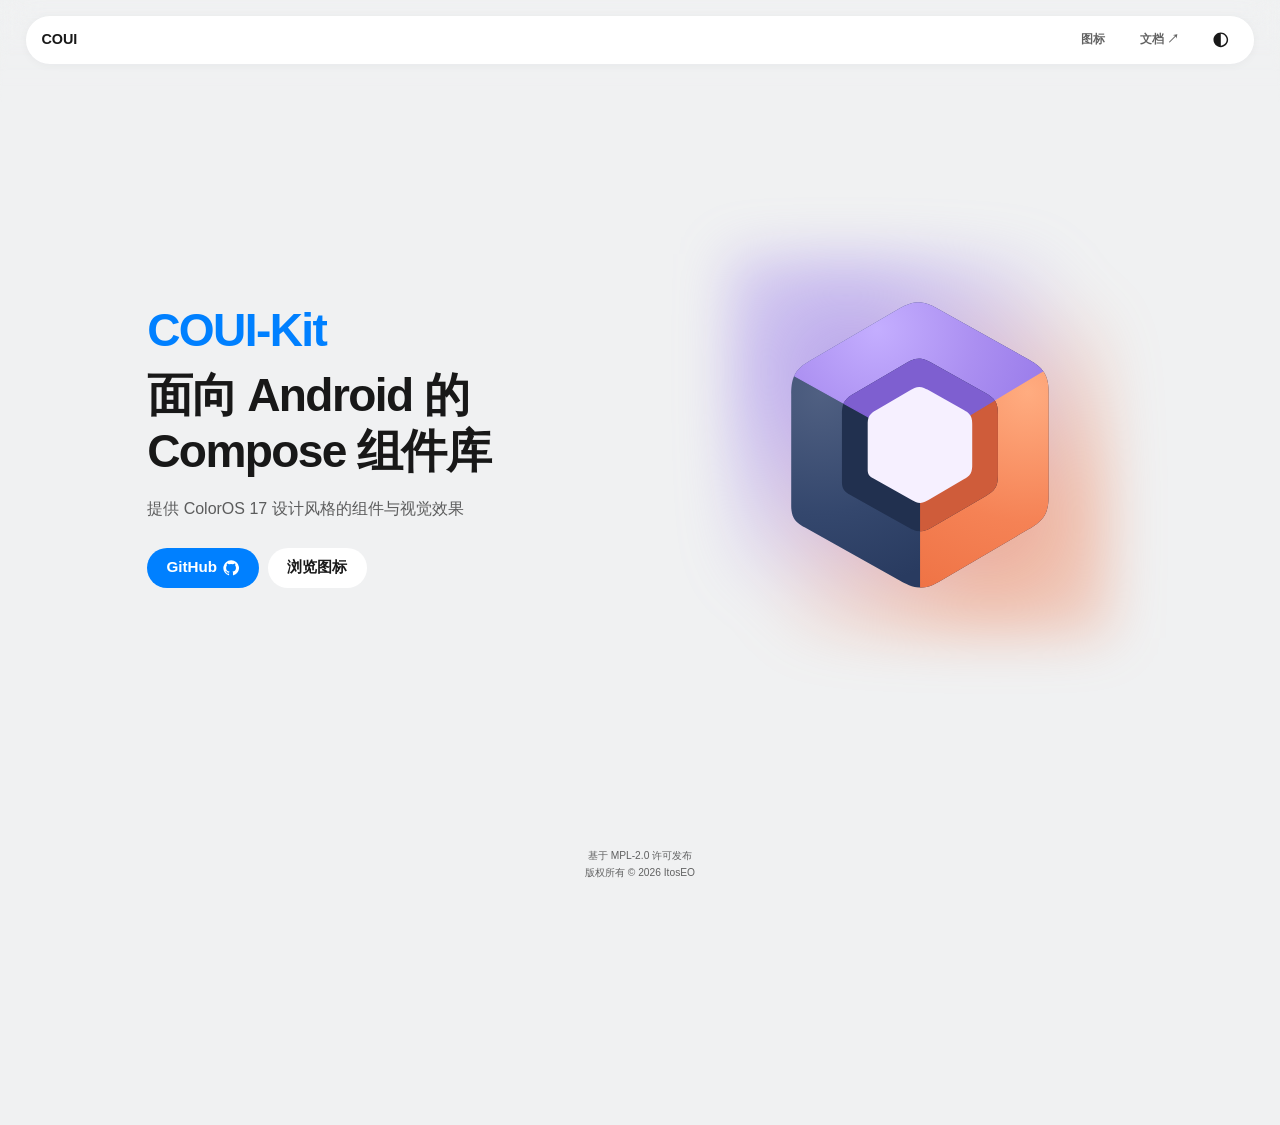
==== commit a1f8b5e2: "[ci] feat: 将网站默认显示比例设为 80%" ====
--- a/Pages/index.html
+++ b/Pages/index.html
@@ -7,7 +7,7 @@
   <title>COUI-Kit — Compose 组件与视觉效果</title>
   <link rel="icon" href="data:,">
   <script src="./theme.js?v=1"></script>
-  <link rel="stylesheet" href="./style.css?v=16">
+  <link rel="stylesheet" href="./style.css?v=18">
 </head>
 <body>
   <div class="top-blur" aria-hidden="true">
--- a/Pages/style.css
+++ b/Pages/style.css
@@ -1,4 +1,6 @@
 :root {
+  --page-scale: 0.8;
+  zoom: var(--page-scale);
   scroll-padding-top: 92px;
   color-scheme: light;
   --bg-page: #f0f1f2;
@@ -256,8 +258,8 @@
 
 /* 首页与图标页共用导航和主题，首页只保留项目入口。 */
 .home-shell {
-  min-height: 100vh;
-  min-height: 100svh;
+  min-height: calc(100vh / var(--page-scale));
+  min-height: calc(100svh / var(--page-scale));
   margin: 0 auto;
   padding-bottom: 24px;
   display: flex;
@@ -544,7 +546,8 @@
   justify-content: center;
 }
 
-.icon-card-svg svg {
+.icon-card-svg svg,
+.icon-card-svg img {
   width: 100%;
   height: 100%;
   display: block;
@@ -579,8 +582,8 @@
   top: 92px;
   right: clamp(20px, 2.5vw, 48px);
   width: min(420px, calc(100% - 40px));
-  max-height: calc(100vh - 112px);
-  max-height: calc(100dvh - 112px);
+  max-height: calc(100vh / var(--page-scale) - 112px);
+  max-height: calc(100dvh / var(--page-scale) - 112px);
   overflow: hidden;
   background-color: var(--bg-card);
   border: 1px solid var(--border-subtle);
@@ -657,7 +660,8 @@
   margin-bottom: 16px;
 }
 
-.detail-svg-container svg {
+.detail-svg-container svg,
+.detail-svg-container img {
   width: 100%;
   height: 100%;
   display: block;
@@ -862,6 +866,11 @@
   display: flex;
   flex-direction: column;
   gap: 12px;
+}
+
+.color-section[hidden],
+.code-section[hidden] {
+  display: none;
 }
 
 .copy-hint {
@@ -1038,8 +1047,8 @@
     top: 78px;
     right: 12px;
     width: min(420px, calc(100% - 24px));
-    max-height: calc(100vh - 90px);
-    max-height: calc(100dvh - 90px);
+    max-height: calc(100vh / var(--page-scale) - 90px);
+    max-height: calc(100dvh / var(--page-scale) - 90px);
     border-radius: 22px;
   }
 
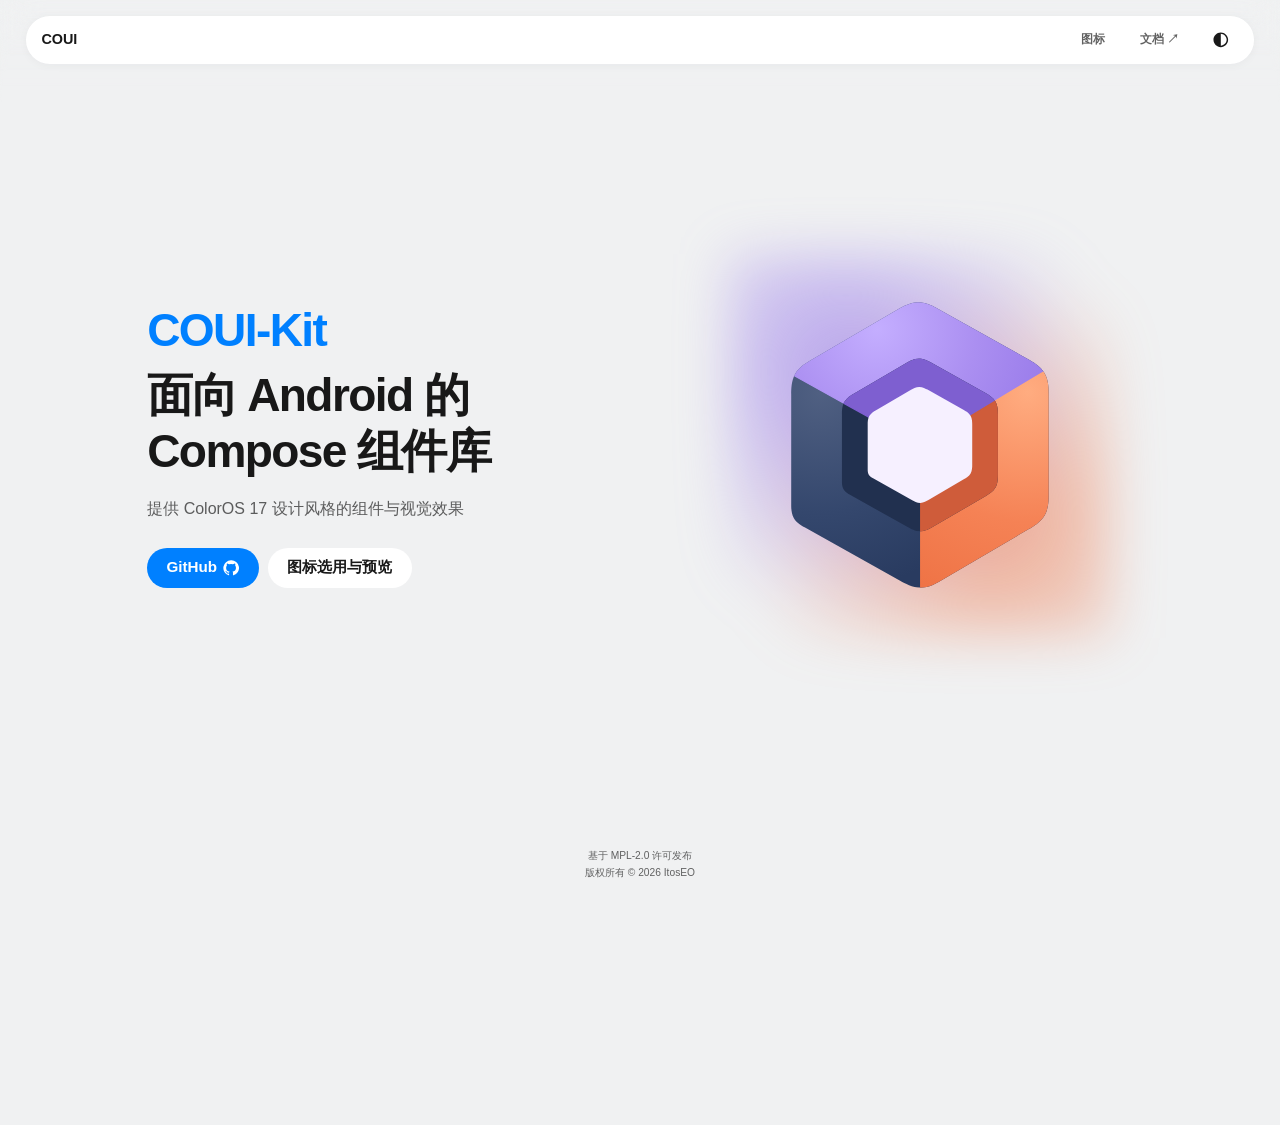
==== commit 6c295eb8: "docs: 补充图标选用指南并优化 Web 端图标预览 - 在开发文档与网页端新增“图标选用建议”，明确 COUI 图标的推荐适用场景（底栏、ColorOS 特有及特定组件图标），并建议通用图标优先考" ====
--- a/Pages/index.html
+++ b/Pages/index.html
@@ -7,7 +7,7 @@
   <title>COUI-Kit — Compose 组件与视觉效果</title>
   <link rel="icon" href="data:,">
   <script src="./theme.js?v=1"></script>
-  <link rel="stylesheet" href="./style.css?v=18">
+  <link rel="stylesheet" href="./style.css?v=21">
 </head>
 <body>
   <div class="top-blur" aria-hidden="true">
@@ -39,7 +39,7 @@
             </svg>
             <span class="sr-only">（在新标签页打开）</span>
           </a>
-          <a class="home-button" href="./icons/index.html">浏览图标</a>
+          <a class="home-button" href="./icons/index.html">图标选用与预览</a>
         </div>
       </div>
       <div class="home-art" aria-hidden="true">
--- a/Pages/style.css
+++ b/Pages/style.css
@@ -212,6 +212,7 @@
 .nav-link:focus-visible,
 .home-button:focus-visible,
 .home-footer a:focus-visible,
+.icon-guide-link:focus-visible,
 .search-clear-btn:focus-visible,
 .icon-card:focus-visible,
 .detail-close-btn:focus-visible,
@@ -416,10 +417,67 @@
   letter-spacing: -0.02em;
 }
 
-.page-subtitle {
-  margin: 4px 0 0;
+.icon-guide {
+  margin-bottom: 20px;
+}
+
+.icon-guide h2 {
+  margin: 0 16px 8px;
+  font-size: 0.9rem;
+  font-weight: 600;
+  color: var(--text-secondary);
+}
+
+.icon-guide-card,
+.grid-panel {
+  background-color: var(--bg-card);
+  border-radius: var(--radius-card);
+  box-shadow: var(--shadow-card);
+}
+
+.icon-guide-copy {
+  padding: 16px 20px;
+  color: var(--text-secondary);
+}
+
+.icon-guide-copy p {
+  margin: 0;
+}
+
+.icon-guide-copy h3 {
+  margin: 12px 0 4px;
   font-size: 1rem;
-  color: var(--text-secondary);
+  color: var(--text-primary);
+}
+
+.icon-guide-copy ul {
+  display: flex;
+  flex-direction: column;
+  gap: 4px;
+  margin: 0;
+  padding-inline-start: 1.25em;
+}
+
+.icon-guide-link {
+  display: flex;
+  align-items: center;
+  justify-content: space-between;
+  gap: 12px;
+  min-height: 52px;
+  padding: 12px 20px;
+  border-top: 1px solid var(--border-subtle);
+  border-radius: 0 0 var(--radius-card) var(--radius-card);
+  color: var(--text-primary);
+  text-decoration: none;
+}
+
+.icon-guide-link strong {
+  text-decoration: underline;
+  text-underline-offset: 0.15em;
+}
+
+.icon-guide-link:hover {
+  background-color: var(--bg-hover);
 }
 
 /* 搜索栏与计数 */
@@ -498,10 +556,7 @@
 }
 
 .grid-panel {
-  background-color: var(--bg-card);
-  border-radius: var(--radius-card);
   padding: 24px;
-  box-shadow: var(--shadow-card);
   min-height: 520px;
 }
 
